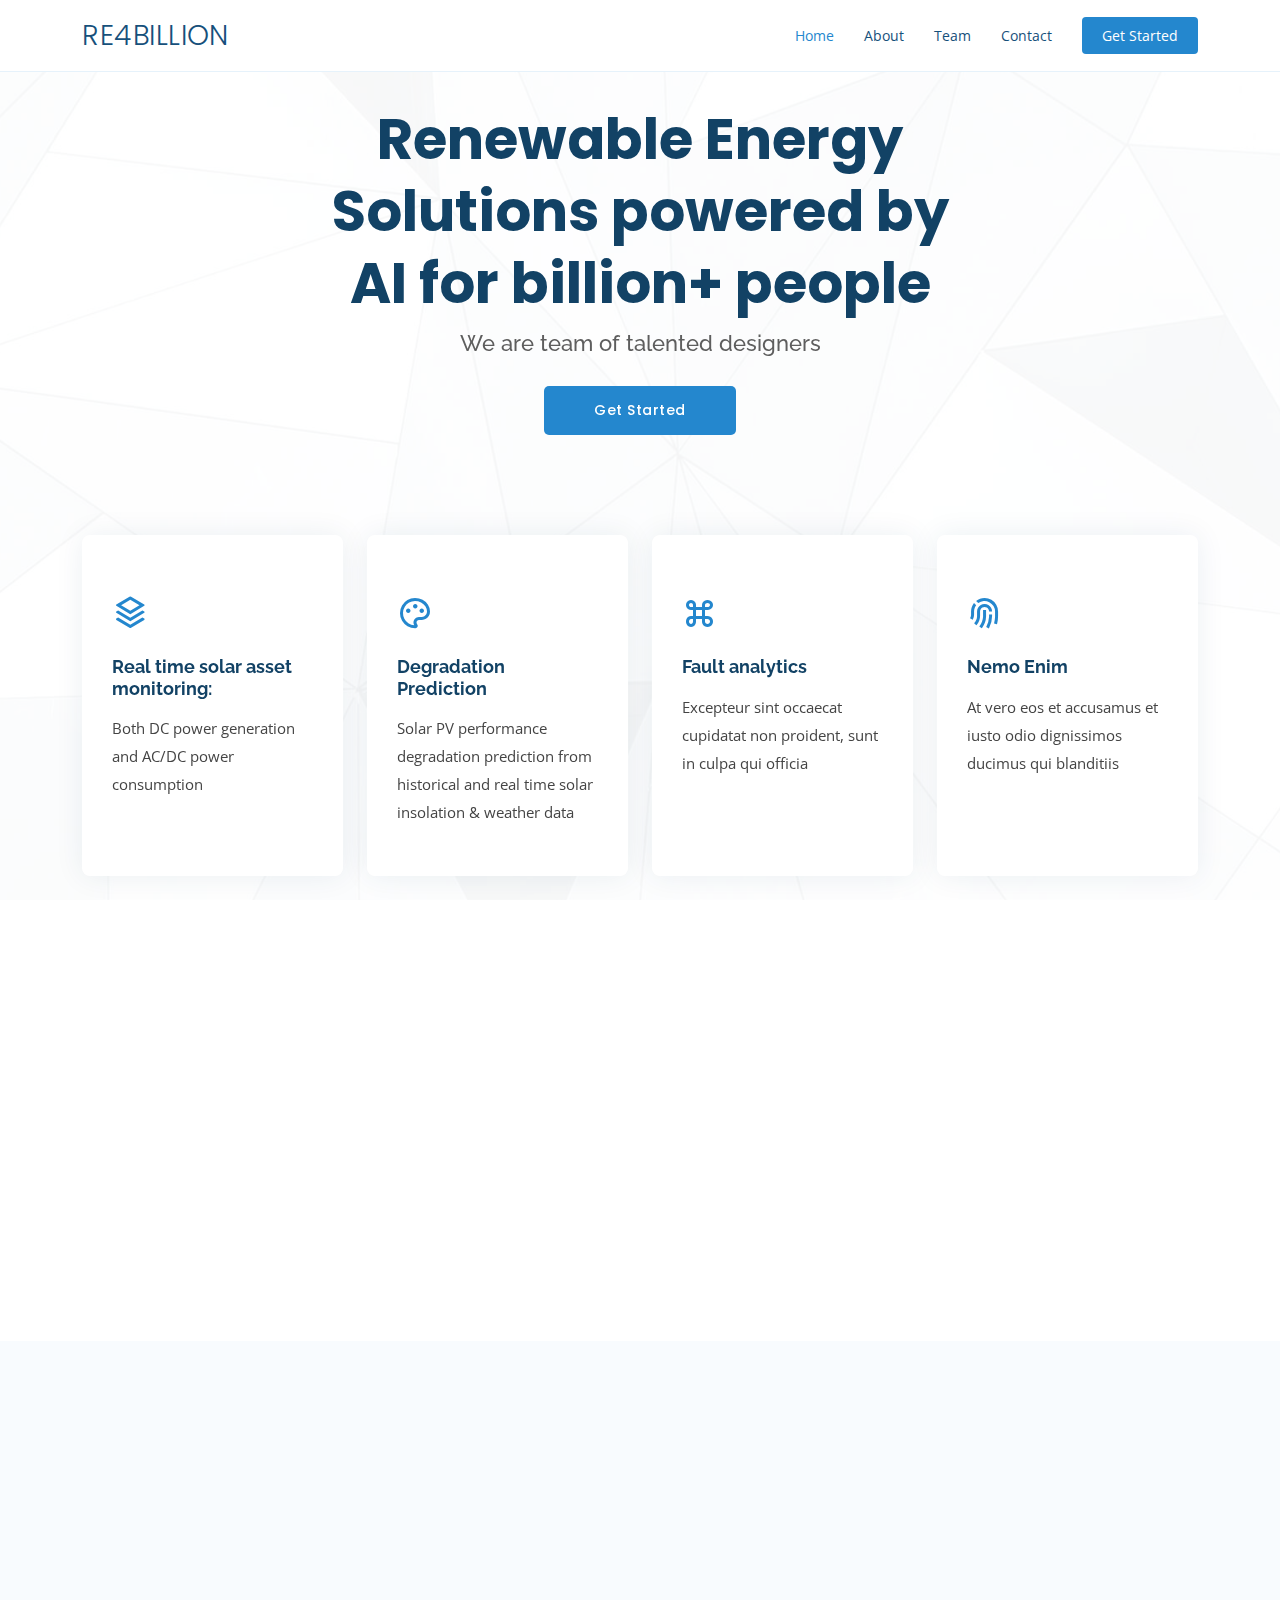
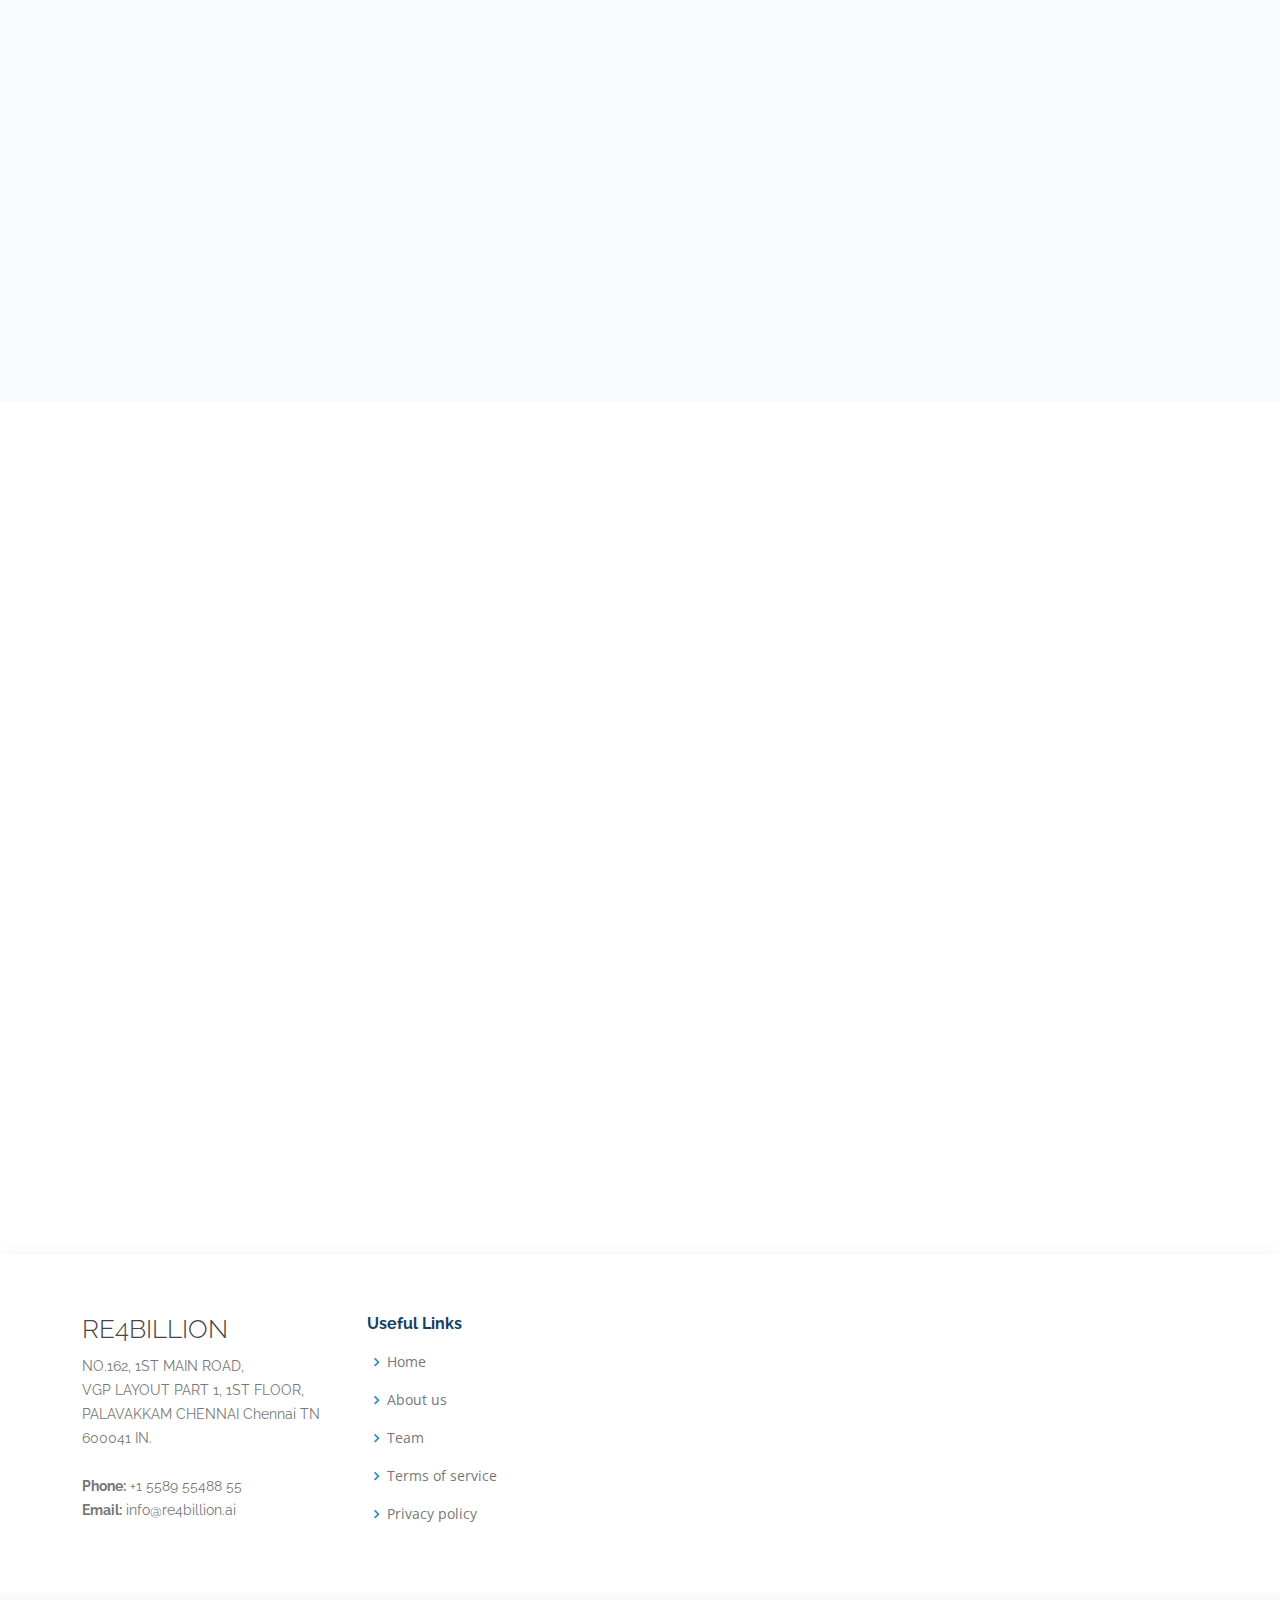
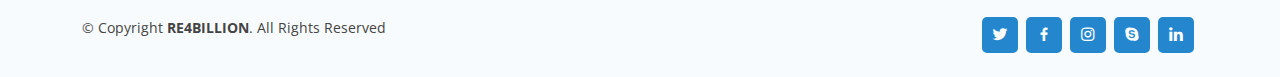
==== index.html @ e2cb77c8 "initital commit" ====
<!DOCTYPE html>
<html lang="en">

<head>
  <meta charset="utf-8">
  <meta content="width=device-width, initial-scale=1.0" name="viewport">

  <title>RE4BILLION</title>
  <meta content="" name="description">
  <meta content="" name="keywords">

  <!-- Favicons -->
  <link href="assets/img/re4billionicon.png" rel="icon">
  <link href="assets/img/re4billionicon.png" rel="apple-touch-icon">

  <!-- Google Fonts -->
  <link href="https://fonts.googleapis.com/css?family=Open+Sans:300,300i,400,400i,600,600i,700,700i|Raleway:300,300i,400,400i,500,500i,600,600i,700,700i|Poppins:300,300i,400,400i,500,500i,600,600i,700,700i" rel="stylesheet">

  <!-- Vendor CSS Files -->
  <link href="assets/vendor/aos/aos.css" rel="stylesheet">
  <link href="assets/vendor/bootstrap/css/bootstrap.min.css" rel="stylesheet">
  <link href="assets/vendor/bootstrap-icons/bootstrap-icons.css" rel="stylesheet">
  <link href="assets/vendor/boxicons/css/boxicons.min.css" rel="stylesheet">
  <link href="assets/vendor/glightbox/css/glightbox.min.css" rel="stylesheet">
  <link href="assets/vendor/remixicon/remixicon.css" rel="stylesheet">
  <link href="assets/vendor/swiper/swiper-bundle.min.css" rel="stylesheet">

  <!-- Template Main CSS File -->
  <link href="assets/css/style.css" rel="stylesheet">

 
</head>

<body>

  <!-- ======= Header ======= -->
  <header id="header" class="fixed-top">
    <div class="container d-flex align-items-center justify-content-between">

      <h1 class="logo"><a href="index.html">RE4BILLION</a></h1>
      <!-- Uncomment below if you prefer to use an image logo -->
      <!-- <a href="index.html" class="logo"><img src="assets/img/logo.png" alt="" class="img-fluid"></a>-->

      <nav id="navbar" class="navbar">
        <ul>
          <li><a class="nav-link scrollto active" href="#hero">Home</a></li>
          <li><a class="nav-link scrollto" href="#about">About</a></li>
          <li><a class="nav-link scrollto" href="#team">Team</a></li>
          <li><a class="nav-link scrollto" href="#contact">Contact</a></li>
          <li><a class="getstarted scrollto" href="#about">Get Started</a></li>
        </ul>
        <i class="bi bi-list mobile-nav-toggle"></i>
      </nav><!-- .navbar -->

    </div>
  </header><!-- End Header -->

  <!-- ======= Hero Section ======= -->
  <section id="hero" class="d-flex align-items-center">
    <div class="container position-relative" data-aos="fade-up" data-aos-delay="100">
      <div class="row justify-content-center">
        <div class="col-xl-7 col-lg-9 text-center">
          <h1>Renewable Energy Solutions powered by AI for billion+ people</h1>
          <h2>We are team of talented designers</h2>
        </div>
      </div>
      <div class="text-center">
        <a href="#about" class="btn-get-started scrollto">Get Started</a>
      </div>

      <div class="row icon-boxes">
        <div class="col-md-6 col-lg-3 d-flex align-items-stretch mb-5 mb-lg-0" data-aos="zoom-in" data-aos-delay="200">
          <div class="icon-box">
            <div class="icon"><i class="ri-stack-line"></i></div>
            <h4 class="title"><a href="">Real time solar asset monitoring:</a></h4>
            <p class="description">Both
              DC power generation and AC/DC
              power consumption</p>
          </div>
        </div>

        <div class="col-md-6 col-lg-3 d-flex align-items-stretch mb-5 mb-lg-0" data-aos="zoom-in" data-aos-delay="300">
          <div class="icon-box">
            <div class="icon"><i class="ri-palette-line"></i></div>
            <h4 class="title"><a href="">Degradation Prediction</a></h4>
            <p class="description">Solar PV performance degradation
              prediction from historical and real
              time solar insolation & weather data</p>
          </div>
        </div>

        <div class="col-md-6 col-lg-3 d-flex align-items-stretch mb-5 mb-lg-0" data-aos="zoom-in" data-aos-delay="400">
          <div class="icon-box">
            <div class="icon"><i class="ri-command-line"></i></div>
            <h4 class="title"><a href="">Fault analytics</a></h4>
            <p class="description">Excepteur sint occaecat cupidatat non proident, sunt in culpa qui officia</p>
          </div>
        </div>

        <div class="col-md-6 col-lg-3 d-flex align-items-stretch mb-5 mb-lg-0" data-aos="zoom-in" data-aos-delay="500">
          <div class="icon-box">
            <div class="icon"><i class="ri-fingerprint-line"></i></div>
            <h4 class="title"><a href="">Nemo Enim</a></h4>
            <p class="description">At vero eos et accusamus et iusto odio dignissimos ducimus qui blanditiis</p>
          </div>
        </div>

      </div>
    </div>
  </section><!-- End Hero -->

  <main id="main">

    <!-- ======= About Section ======= -->
    <section id="about" class="about">
      <div class="container" data-aos="fade-up">

        <div class="section-title">
          <h2>About Us</h2>
          <p>Magnam dolores commodi suscipit. Necessitatibus eius consequatur ex aliquid fuga eum quidem. </p>
        </div>

        <div class="row content">
          <div class="col-lg-6">
            <p>
              Lorem ipsum dolor sit amet, consectetur adipiscing elit, sed do eiusmod tempor incididunt ut labore et dolore
              magna aliqua.
            </p>
            <ul>
              <li><i class="ri-check-double-line"></i> Ullamco laboris nisi ut aliquip ex ea commodo consequat</li>
              <li><i class="ri-check-double-line"></i> Duis aute irure dolor in reprehenderit in voluptate velit</li>
              <li><i class="ri-check-double-line"></i> Ullamco laboris nisi ut aliquip ex ea commodo consequat</li>
            </ul>
          </div>
          <div class="col-lg-6 pt-4 pt-lg-0">
            <p>
              Ullamco laboris nisi ut aliquip ex ea commodo consequat. Duis aute irure dolor in reprehenderit in voluptate
              velit esse cillum dolore eu fugiat nulla pariatur. Excepteur sint occaecat cupidatat non proident, sunt in
              culpa qui officia deserunt mollit anim id est laborum.
            </p>
            <a href="#" class="btn-learn-more">Learn More</a>
          </div>
        </div>

      </div>
    </section><!-- End About Section -->


    <!-- ======= Team Section ======= -->
    <section id="team" class="team section-bg">
      <div class="container" data-aos="fade-up">

        <div class="section-title">
          <h2>Team</h2>
          <!-- <p>Magnam dolores commodi suscipit. Necessitatibus eius consequatur ex aliquid fuga eum quidem. Sit sint consectetur velit. Quisquam quos quisquam cupiditate. Et nemo qui impedit suscipit alias ea. Quia fugiat sit in iste officiis commodi quidem hic quas.</p> -->
        </div>

        <div class="row align-items-center justify-content-center">

          <div class="col-lg-3 col-md-6 d-flex align-items-stretch" data-aos="fade-up" data-aos-delay="100">
            <div class="member">
              <div class="member-img">
                <img src="assets/img/team/raghu.png" class="img-fluid" alt="">
                <div class="social">
                  <a href="https://www.linkedin.com/in/raghuramanc/"><i class="bi bi-linkedin"></i></a>
                </div>
              </div>
              <div class="member-info">
                <h4>Raghuraman Chandrasekaran
                </h4>
                <span>Co-founder and CEO
                </span>
              </div>
            </div>
          </div>

          <div class="col-lg-3 col-md-6 d-flex align-items-stretch" data-aos="fade-up" data-aos-delay="200">
            <div class="member">
              <div class="member-img">
                <img src="assets/img/team/bala.png" class="img-fluid" alt="">
                <div class="social">
                  <a href="https://www.linkedin.com/in/balapesala/"><i class="bi bi-linkedin"></i></a>
                </div>
              </div>
              <div class="member-info">
                <h4>Dr. Bala Pesala
                </h4>
                <span>Co-founder and CTO
                </span>
              </div>
            </div>
          </div>

        

        </div>

      </div>
    </section><!-- End Team Section -->


    <!-- ======= Contact Section ======= -->
    <section id="contact" class="contact">
      <div class="container" data-aos="fade-up">

        <div class="section-title">
          <h2>Contact</h2>
          <!-- <p>Magnam dolores commodi suscipit. Necessitatibus eius consequatur ex aliquid fuga eum quidem. Sit sint consectetur velit. Quisquam quos quisquam cupiditate. Et nemo qui impedit suscipit alias ea. Quia fugiat sit in iste officiis commodi quidem hic quas.</p> -->
        </div>

        <div>
          <iframe style="border:0; width: 100%; height: 270px;" src="https://www.google.com/maps/embed?pb=!1m18!1m12!1m3!1d1944.0748145729565!2d80.25556011744384!3d12.962275600000007!2m3!1f0!2f0!3f0!3m2!1i1024!2i768!4f13.1!3m3!1m2!1s0x3a525d236234e2dd%3A0x1715be7f4581f1be!2sE%20Hands%20Energy%20India%20Pvt%20Ltd!5e0!3m2!1sen!2sin!4v1656398202192!5m2!1sen!2sin" frameborder="0" allowfullscreen></iframe>
        </div>

        <div class="row mt-5">

          <div class="col-lg-4">
            <div class="info">
              <div class="address">
                <i class="bi bi-geo-alt"></i>
                <h4>Location:</h4>
                <p>NO.162, 1ST MAIN ROAD, VGP LAYOUT PART 1, 1ST FLOOR, PALAVAKKAM CHENNAI Chennai TN 600041 IN.</p>
              </div>

              <div class="email">
                <i class="bi bi-envelope"></i>
                <h4>Email:</h4>
                <p>info@re4billion.ai</p>
              </div>

              <div class="phone">
                <i class="bi bi-phone"></i>
                <h4>Call:</h4>
                <p>+1 5589 55488 55s</p>
              </div>

            </div>

          </div>

          <!-- <div class="col-lg-8 mt-5 mt-lg-0">

            <form action="forms/contact.php" method="post" role="form" class="php-email-form">
              <div class="row">
                <div class="col-md-6 form-group">
                  <input type="text" name="name" class="form-control" id="name" placeholder="Your Name" required>
                </div>
                <div class="col-md-6 form-group mt-3 mt-md-3">
                  <input type="email" class="form-control" name="email" id="email" placeholder="Your Email" required>
                </div>
              </div>
              <div class="form-group mt-3">
                <input type="text" class="form-control" name="subject" id="subject" placeholder="Subject" required>
              </div>
              <div class="form-group mt-3">
                <textarea class="form-control" name="message" rows="5" placeholder="Message" required></textarea>
              </div>
              <div class="my-3">
                <div class="loading">Loading</div>
                <div class="error-message"></div>
                <div class="sent-message">Your message has been sent. Thank you!</div>
              </div>
              <div class="text-center"><button type="submit">Send Message</button></div>
            </form>

          </div> -->

        </div>

      </div>
    </section><!-- End Contact Section -->

  </main><!-- End #main -->

  <!-- ======= Footer ======= -->
  <footer id="footer">

    <div class="footer-top">
      <div class="container">
        <div class="row">

          <div class="col-lg-3 col-md-6 footer-contact">
            <h3>RE4BILLION</h3>
            <p>
              NO.162, 1ST MAIN ROAD,<br>
              VGP LAYOUT PART 1, 1ST FLOOR,<br>
              PALAVAKKAM CHENNAI Chennai TN 600041 IN.<br><br>
              <strong>Phone:</strong> +1 5589 55488 55<br>
              <strong>Email:</strong> info@re4billion.ai<br>
            </p>
          </div>

          <div class="col-lg-2 col-md-6 footer-links">
            <h4>Useful Links</h4>
            <ul>
              <li><i class="bx bx-chevron-right"></i> <a href="#">Home</a></li>
              <li><i class="bx bx-chevron-right"></i> <a href="#">About us</a></li>
              <li><i class="bx bx-chevron-right"></i> <a href="#">Team</a></li>
              <li><i class="bx bx-chevron-right"></i> <a href="#">Terms of service</a></li>
              <li><i class="bx bx-chevron-right"></i> <a href="#">Privacy policy</a></li>
            </ul>
          </div>

        

        </div>
      </div>
    </div>

    <div class="container d-md-flex py-4">

      <div class="me-md-auto text-center text-md-start">
        <div class="copyright">
          &copy; Copyright <strong><span>RE4BILLION</span></strong>. All Rights Reserved
        </div>
        
      </div>
      <div class="social-links text-center text-md-right pt-3 pt-md-0">
        <a href="#" class="twitter"><i class="bx bxl-twitter"></i></a>
        <a href="#" class="facebook"><i class="bx bxl-facebook"></i></a>
        <a href="#" class="instagram"><i class="bx bxl-instagram"></i></a>
        <a href="#" class="google-plus"><i class="bx bxl-skype"></i></a>
        <a href="#" class="linkedin"><i class="bx bxl-linkedin"></i></a>
      </div>
    </div>
  </footer><!-- End Footer -->

  <div id="preloader"></div>
  <a href="#" class="back-to-top d-flex align-items-center justify-content-center"><i class="bi bi-arrow-up-short"></i></a>

  <!-- Vendor JS Files -->
  <script src="assets/vendor/purecounter/purecounter.js"></script>
  <script src="assets/vendor/aos/aos.js"></script>
  <script src="assets/vendor/bootstrap/js/bootstrap.bundle.min.js"></script>
  <script src="assets/vendor/glightbox/js/glightbox.min.js"></script>
  <script src="assets/vendor/isotope-layout/isotope.pkgd.min.js"></script>
  <script src="assets/vendor/swiper/swiper-bundle.min.js"></script>
  <script src="assets/vendor/php-email-form/validate.js"></script>

  <!-- Template Main JS File -->
  <script src="assets/js/main.js"></script>

</body>

</html>
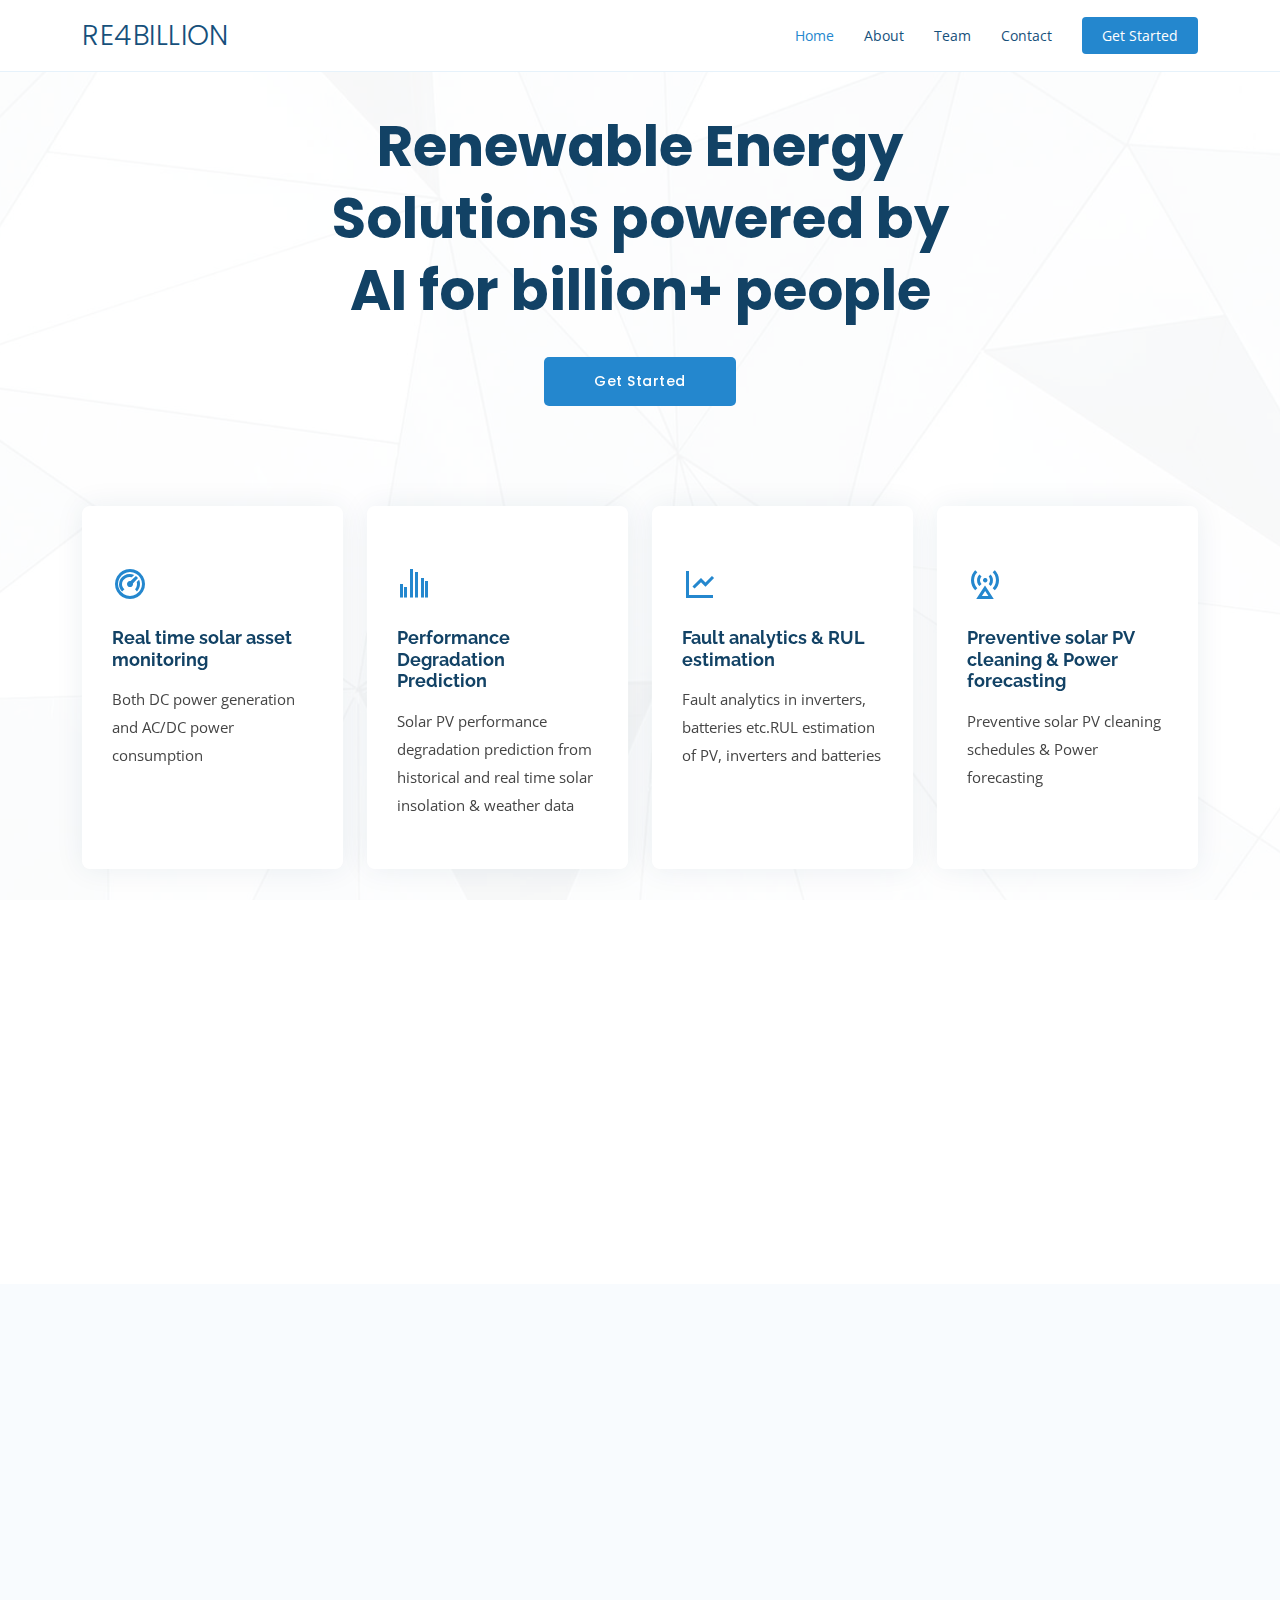
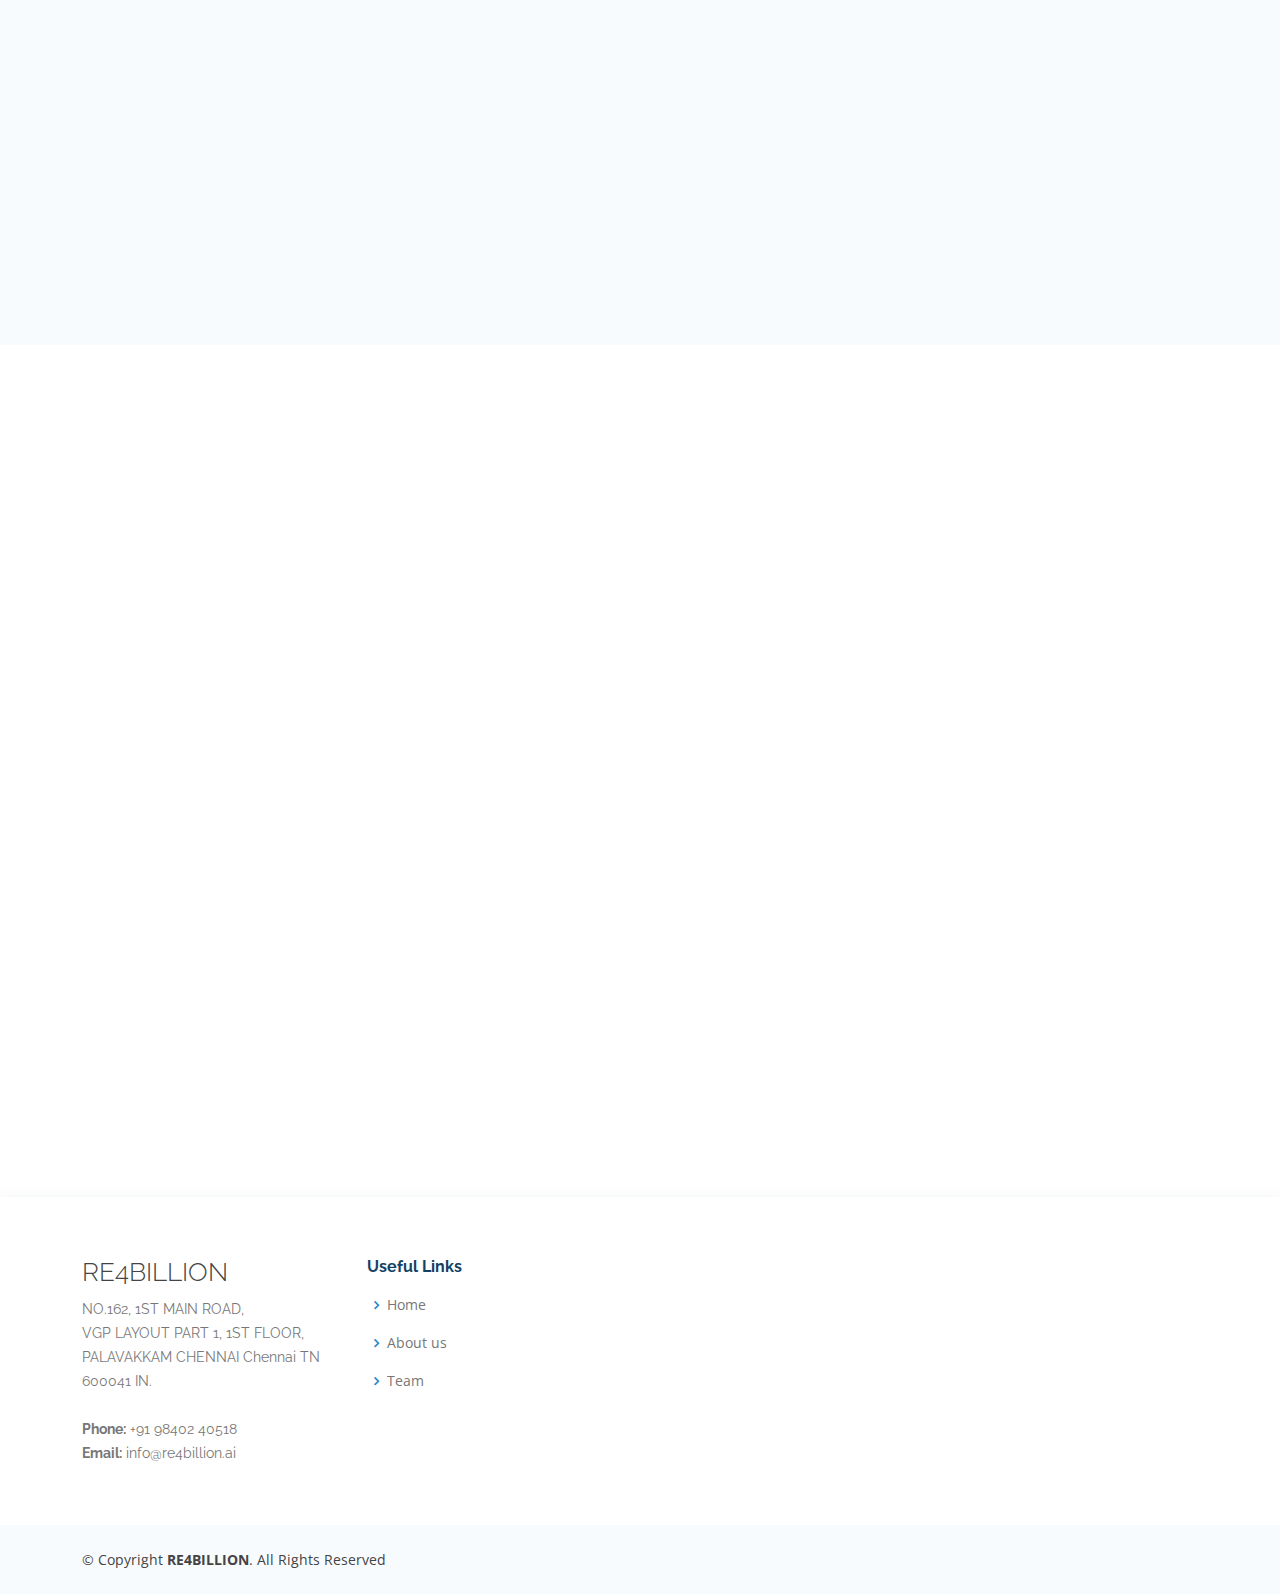
==== commit 8c0dfae2: "small update" ====
--- a/index.html
+++ b/index.html
@@ -61,7 +61,7 @@
       <div class="row justify-content-center">
         <div class="col-xl-7 col-lg-9 text-center">
           <h1>Renewable Energy Solutions powered by AI for billion+ people</h1>
-          <h2>We are team of talented designers</h2>
+          <!-- <h2>We are team of talented designers</h2> -->
         </div>
       </div>
       <div class="text-center">
@@ -71,8 +71,8 @@
       <div class="row icon-boxes">
         <div class="col-md-6 col-lg-3 d-flex align-items-stretch mb-5 mb-lg-0" data-aos="zoom-in" data-aos-delay="200">
           <div class="icon-box">
-            <div class="icon"><i class="ri-stack-line"></i></div>
-            <h4 class="title"><a href="">Real time solar asset monitoring:</a></h4>
+            <div class="icon"><i class="ri-dashboard-2-line"></i></div>
+            <h4 class="title"><a href="">Real time solar asset monitoring</a></h4>
             <p class="description">Both
               DC power generation and AC/DC
               power consumption</p>
@@ -81,8 +81,8 @@
 
         <div class="col-md-6 col-lg-3 d-flex align-items-stretch mb-5 mb-lg-0" data-aos="zoom-in" data-aos-delay="300">
           <div class="icon-box">
-            <div class="icon"><i class="ri-palette-line"></i></div>
-            <h4 class="title"><a href="">Degradation Prediction</a></h4>
+            <div class="icon"><i class="ri-bar-chart-grouped-line"></i></div>
+            <h4 class="title"><a href="">Performance Degradation Prediction</a></h4>
             <p class="description">Solar PV performance degradation
               prediction from historical and real
               time solar insolation & weather data</p>
@@ -91,17 +91,19 @@
 
         <div class="col-md-6 col-lg-3 d-flex align-items-stretch mb-5 mb-lg-0" data-aos="zoom-in" data-aos-delay="400">
           <div class="icon-box">
-            <div class="icon"><i class="ri-command-line"></i></div>
-            <h4 class="title"><a href="">Fault analytics</a></h4>
-            <p class="description">Excepteur sint occaecat cupidatat non proident, sunt in culpa qui officia</p>
+            <div class="icon"><i class="ri-line-chart-line"></i></div>
+            <h4 class="title"><a href="">Fault analytics & RUL estimation</a></h4>
+            <p class="description">Fault analytics in inverters, batteries
+              etc.RUL estimation of PV, inverters and
+              batteries</p>
           </div>
         </div>
 
         <div class="col-md-6 col-lg-3 d-flex align-items-stretch mb-5 mb-lg-0" data-aos="zoom-in" data-aos-delay="500">
           <div class="icon-box">
-            <div class="icon"><i class="ri-fingerprint-line"></i></div>
-            <h4 class="title"><a href="">Nemo Enim</a></h4>
-            <p class="description">At vero eos et accusamus et iusto odio dignissimos ducimus qui blanditiis</p>
+            <div class="icon"><i class="ri-base-station-line"></i></div>
+            <h4 class="title"><a href="">Preventive solar PV cleaning & Power forecasting</a></h4>
+            <p class="description">Preventive solar PV cleaning schedules & Power forecasting</p>
           </div>
         </div>
 
@@ -117,28 +119,17 @@
 
         <div class="section-title">
           <h2>About Us</h2>
-          <p>Magnam dolores commodi suscipit. Necessitatibus eius consequatur ex aliquid fuga eum quidem. </p>
         </div>
 
         <div class="row content">
-          <div class="col-lg-6">
-            <p>
-              Lorem ipsum dolor sit amet, consectetur adipiscing elit, sed do eiusmod tempor incididunt ut labore et dolore
-              magna aliqua.
+          
+          <div class="align-items-center " style="text-align: center;">
+            <p style="text-align: center;">
+              RE4BILLION vision is to empower billion+ people through distributed Renewable energy (TRE) solution focused on
+              electrical & thermal power generation, solar powered cooling & sustainable water generation. Through our efforts we actually contribute
+              to UN sustainable development goals in affordable & clean energy, climate action and clean water.
             </p>
-            <ul>
-              <li><i class="ri-check-double-line"></i> Ullamco laboris nisi ut aliquip ex ea commodo consequat</li>
-              <li><i class="ri-check-double-line"></i> Duis aute irure dolor in reprehenderit in voluptate velit</li>
-              <li><i class="ri-check-double-line"></i> Ullamco laboris nisi ut aliquip ex ea commodo consequat</li>
-            </ul>
-          </div>
-          <div class="col-lg-6 pt-4 pt-lg-0">
-            <p>
-              Ullamco laboris nisi ut aliquip ex ea commodo consequat. Duis aute irure dolor in reprehenderit in voluptate
-              velit esse cillum dolore eu fugiat nulla pariatur. Excepteur sint occaecat cupidatat non proident, sunt in
-              culpa qui officia deserunt mollit anim id est laborum.
-            </p>
-            <a href="#" class="btn-learn-more">Learn More</a>
+            <a href="#" style="text-align: center;" class="btn-learn-more">Learn More</a>
           </div>
         </div>
 
@@ -231,40 +222,14 @@
               <div class="phone">
                 <i class="bi bi-phone"></i>
                 <h4>Call:</h4>
-                <p>+1 5589 55488 55s</p>
+                <p>+91 98402 40518</p>
               </div>
 
             </div>
 
           </div>
 
-          <!-- <div class="col-lg-8 mt-5 mt-lg-0">
-
-            <form action="forms/contact.php" method="post" role="form" class="php-email-form">
-              <div class="row">
-                <div class="col-md-6 form-group">
-                  <input type="text" name="name" class="form-control" id="name" placeholder="Your Name" required>
-                </div>
-                <div class="col-md-6 form-group mt-3 mt-md-3">
-                  <input type="email" class="form-control" name="email" id="email" placeholder="Your Email" required>
-                </div>
-              </div>
-              <div class="form-group mt-3">
-                <input type="text" class="form-control" name="subject" id="subject" placeholder="Subject" required>
-              </div>
-              <div class="form-group mt-3">
-                <textarea class="form-control" name="message" rows="5" placeholder="Message" required></textarea>
-              </div>
-              <div class="my-3">
-                <div class="loading">Loading</div>
-                <div class="error-message"></div>
-                <div class="sent-message">Your message has been sent. Thank you!</div>
-              </div>
-              <div class="text-center"><button type="submit">Send Message</button></div>
-            </form>
-
-          </div> -->
-
+         
         </div>
 
       </div>
@@ -285,7 +250,7 @@
               NO.162, 1ST MAIN ROAD,<br>
               VGP LAYOUT PART 1, 1ST FLOOR,<br>
               PALAVAKKAM CHENNAI Chennai TN 600041 IN.<br><br>
-              <strong>Phone:</strong> +1 5589 55488 55<br>
+              <strong>Phone:</strong> +91 98402 40518<br>
               <strong>Email:</strong> info@re4billion.ai<br>
             </p>
           </div>
@@ -296,8 +261,7 @@
               <li><i class="bx bx-chevron-right"></i> <a href="#">Home</a></li>
               <li><i class="bx bx-chevron-right"></i> <a href="#">About us</a></li>
               <li><i class="bx bx-chevron-right"></i> <a href="#">Team</a></li>
-              <li><i class="bx bx-chevron-right"></i> <a href="#">Terms of service</a></li>
-              <li><i class="bx bx-chevron-right"></i> <a href="#">Privacy policy</a></li>
+              
             </ul>
           </div>
 
@@ -315,13 +279,7 @@
         </div>
         
       </div>
-      <div class="social-links text-center text-md-right pt-3 pt-md-0">
-        <a href="#" class="twitter"><i class="bx bxl-twitter"></i></a>
-        <a href="#" class="facebook"><i class="bx bxl-facebook"></i></a>
-        <a href="#" class="instagram"><i class="bx bxl-instagram"></i></a>
-        <a href="#" class="google-plus"><i class="bx bxl-skype"></i></a>
-        <a href="#" class="linkedin"><i class="bx bxl-linkedin"></i></a>
-      </div>
+      
     </div>
   </footer><!-- End Footer -->
 
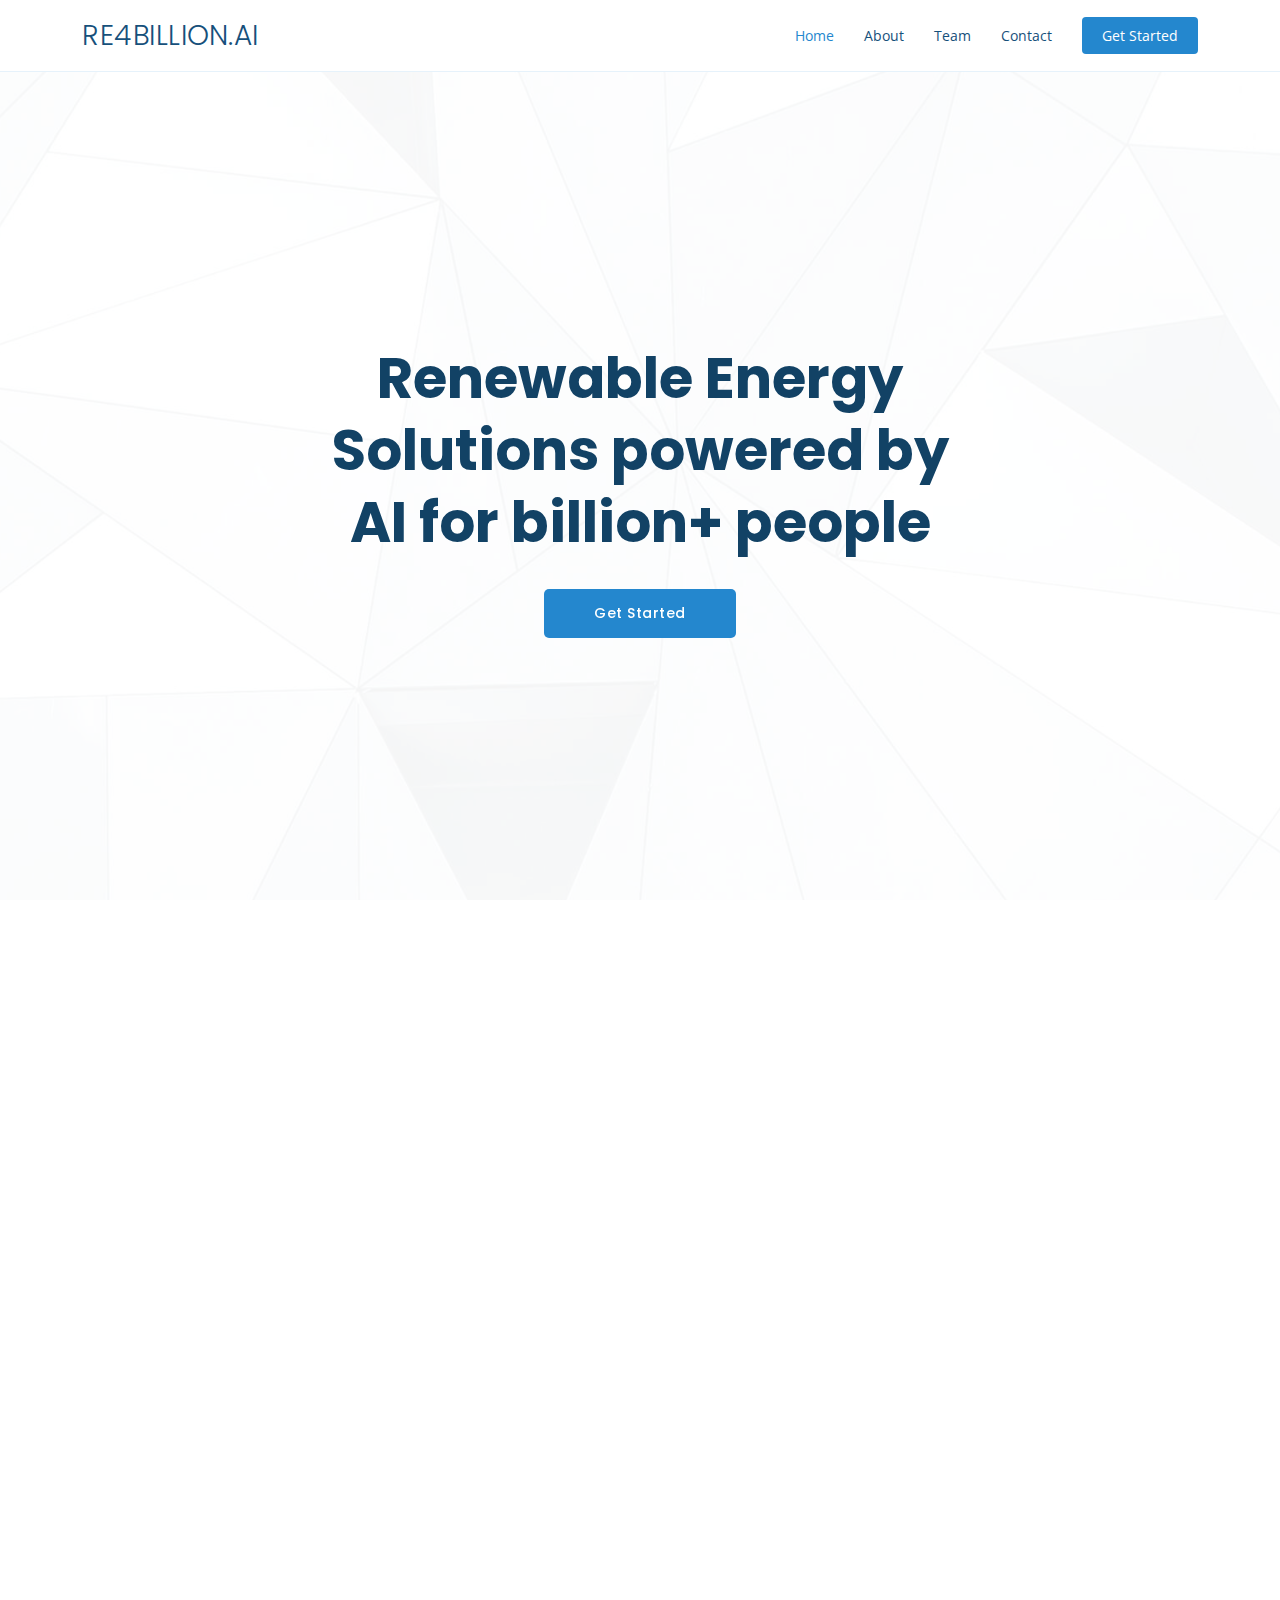
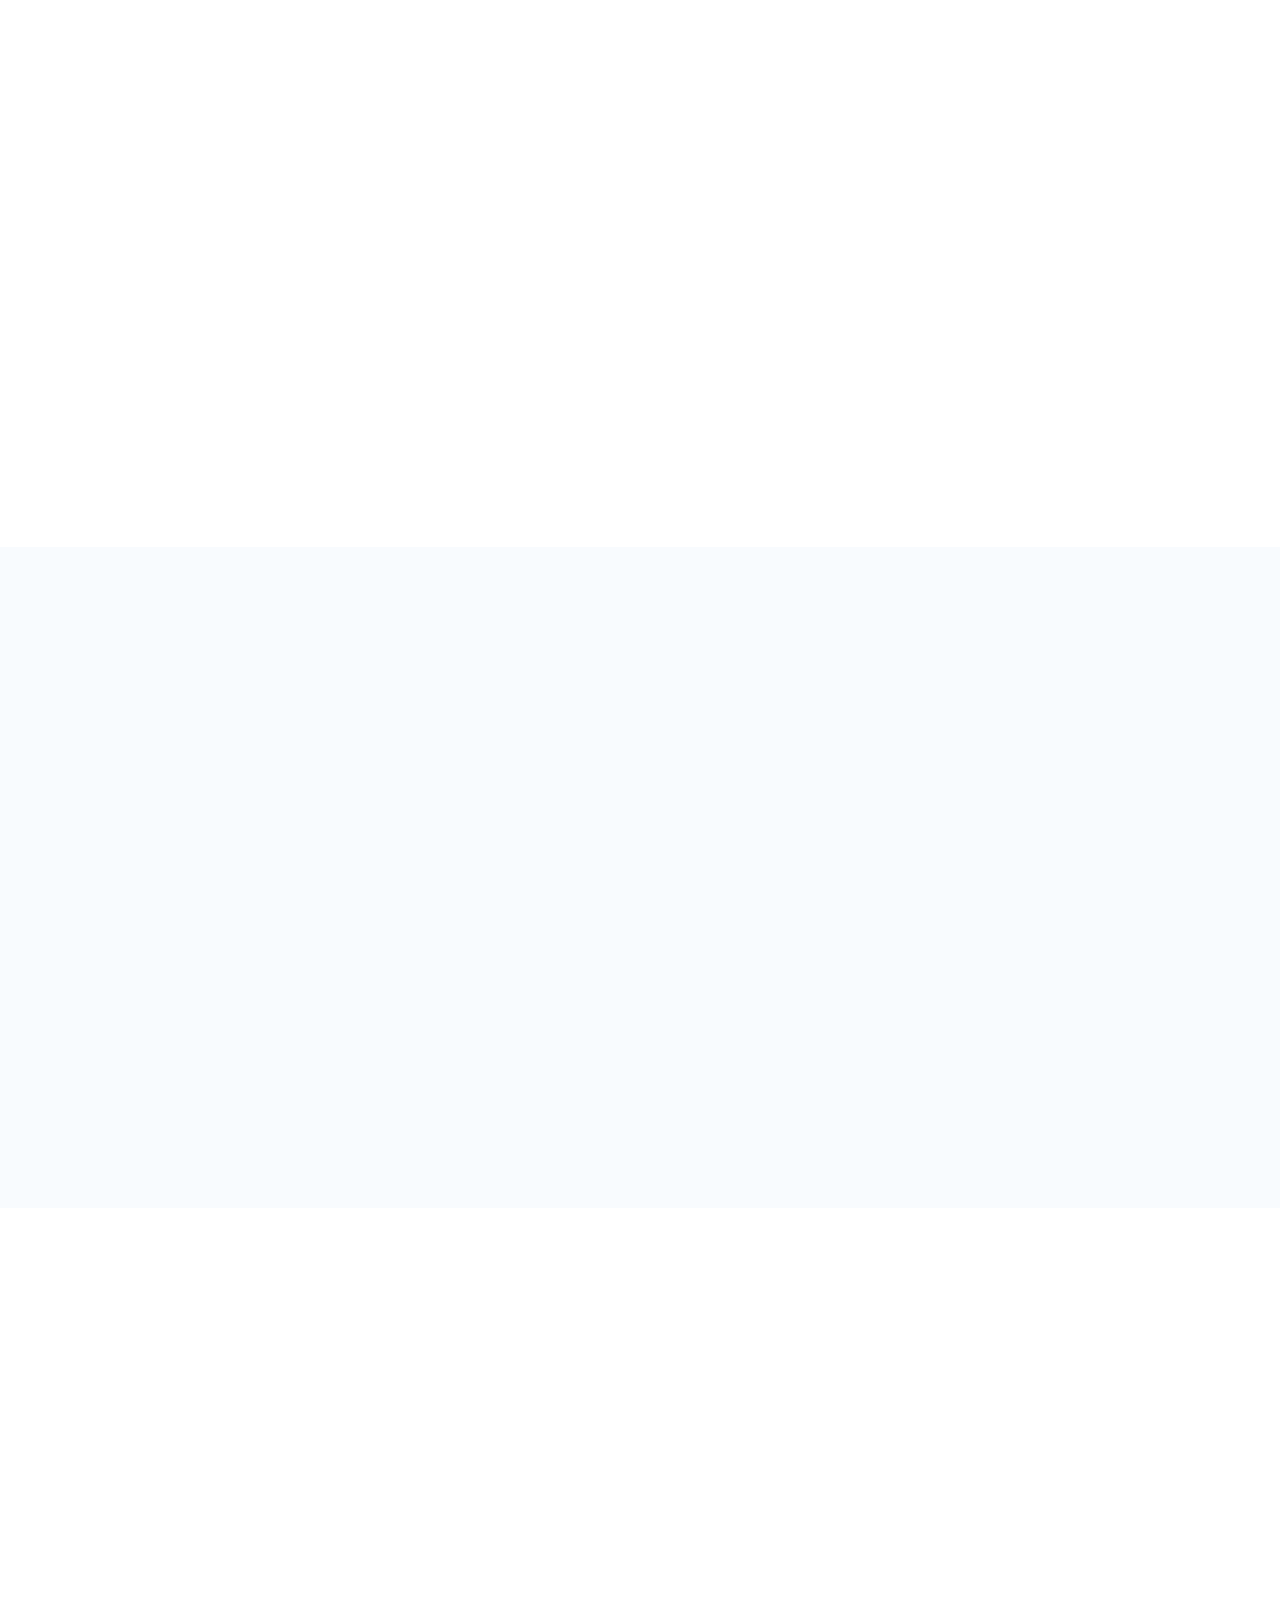
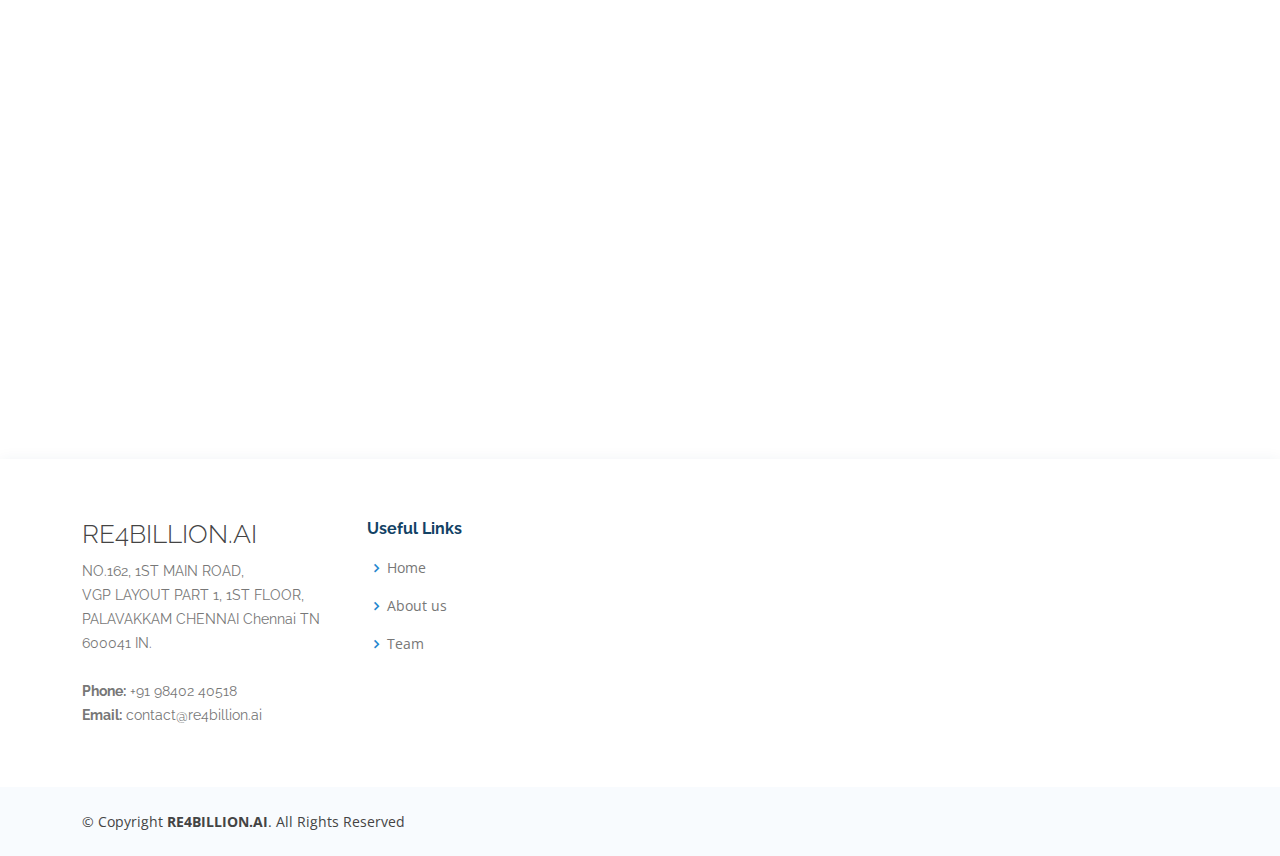
==== commit 74ca0b8c: "cacheclear" ====
--- a/index.html
+++ b/index.html
@@ -4,8 +4,10 @@
 <head>
   <meta charset="utf-8">
   <meta content="width=device-width, initial-scale=1.0" name="viewport">
-
-  <title>RE4BILLION</title>
+  <meta http-equiv="Cache-control" content="no-cache">
+  <meta http-equiv="Expires" content="-1">
+
+  <title>RE4BILLION.AI</title>
   <meta content="" name="description">
   <meta content="" name="keywords">
 
@@ -37,7 +39,7 @@
   <header id="header" class="fixed-top">
     <div class="container d-flex align-items-center justify-content-between">
 
-      <h1 class="logo"><a href="index.html">RE4BILLION</a></h1>
+      <h1 class="logo"><a href="index.html">RE4BILLION.AI</a></h1>
       <!-- Uncomment below if you prefer to use an image logo -->
       <!-- <a href="index.html" class="logo"><img src="assets/img/logo.png" alt="" class="img-fluid"></a>-->
 
@@ -68,53 +70,14 @@
         <a href="#about" class="btn-get-started scrollto">Get Started</a>
       </div>
 
-      <div class="row icon-boxes">
-        <div class="col-md-6 col-lg-3 d-flex align-items-stretch mb-5 mb-lg-0" data-aos="zoom-in" data-aos-delay="200">
-          <div class="icon-box">
-            <div class="icon"><i class="ri-dashboard-2-line"></i></div>
-            <h4 class="title"><a href="">Real time solar asset monitoring</a></h4>
-            <p class="description">Both
-              DC power generation and AC/DC
-              power consumption</p>
-          </div>
-        </div>
-
-        <div class="col-md-6 col-lg-3 d-flex align-items-stretch mb-5 mb-lg-0" data-aos="zoom-in" data-aos-delay="300">
-          <div class="icon-box">
-            <div class="icon"><i class="ri-bar-chart-grouped-line"></i></div>
-            <h4 class="title"><a href="">Performance Degradation Prediction</a></h4>
-            <p class="description">Solar PV performance degradation
-              prediction from historical and real
-              time solar insolation & weather data</p>
-          </div>
-        </div>
-
-        <div class="col-md-6 col-lg-3 d-flex align-items-stretch mb-5 mb-lg-0" data-aos="zoom-in" data-aos-delay="400">
-          <div class="icon-box">
-            <div class="icon"><i class="ri-line-chart-line"></i></div>
-            <h4 class="title"><a href="">Fault analytics & RUL estimation</a></h4>
-            <p class="description">Fault analytics in inverters, batteries
-              etc.RUL estimation of PV, inverters and
-              batteries</p>
-          </div>
-        </div>
-
-        <div class="col-md-6 col-lg-3 d-flex align-items-stretch mb-5 mb-lg-0" data-aos="zoom-in" data-aos-delay="500">
-          <div class="icon-box">
-            <div class="icon"><i class="ri-base-station-line"></i></div>
-            <h4 class="title"><a href="">Preventive solar PV cleaning & Power forecasting</a></h4>
-            <p class="description">Preventive solar PV cleaning schedules & Power forecasting</p>
-          </div>
-        </div>
-
-      </div>
+     
     </div>
   </section><!-- End Hero -->
 
   <main id="main">
 
     <!-- ======= About Section ======= -->
-    <section id="about" class="about">
+    <section id="about" class="about d-flex align-items-center">
       <div class="container" data-aos="fade-up">
 
         <div class="section-title">
@@ -125,18 +88,71 @@
           
           <div class="align-items-center " style="text-align: center;">
             <p style="text-align: center;">
-              RE4BILLION vision is to empower billion+ people through distributed Renewable energy (TRE) solution focused on
-              electrical & thermal power generation, solar powered cooling & sustainable water generation. Through our efforts we actually contribute
-              to UN sustainable development goals in affordable & clean energy, climate action and clean water.
+              RE4BILLION.AI vision is to empower billion+ people through Distributed Renewable energy (DRE) solution focused on electrical & thermal power generation, solar powered cooling & sustainable water generation. Through our efforts, we contribute to UN sustainable development goals in affordable & clean energy, climate action and clean water
             </p>
-            <a href="#" style="text-align: center;" class="btn-learn-more">Learn More</a>
-          </div>
-        </div>
-
-      </div>
+          </div>
+          <div class="align-items-center " style="text-align: center;">
+            <img style="text-align: center; border:0; width: 80%; height: 80%;" src="assets/img//bgre4billion.png">
+          </div>
+        </div>
+        
+        <!-- ======= Hero Section ======= -->
+ <section id="hero" class="d-flex align-items-center row">
+  <div class="align-items-center " style="text-align: center;">
+    <h1 class="title"style="text-align: center; color: black;">
+Intelligence RMS powered by AI enables          </h1>
+  </div>
+  <div class="container position-relative" data-aos="fade-up" data-aos-delay="100">
+  
+    <div class="row icon-boxes">
+      <div class="col-md-6 col-lg-3 d-flex align-items-stretch mb-5 mb-lg-0" data-aos="zoom-in" data-aos-delay="200">
+        <div class="icon-box">
+          <div class="icon"><i class="ri-dashboard-2-line"></i></div>
+          <h4 class="title"><a href="">Real time solar asset monitoring</a></h4>
+          <p class="description">Both
+            DC power generation and AC/DC
+            power consumption</p>
+        </div>
+      </div>
+
+      <div class="col-md-6 col-lg-3 d-flex align-items-stretch mb-5 mb-lg-0" data-aos="zoom-in" data-aos-delay="300">
+        <div class="icon-box">
+          <div class="icon"><i class="ri-bar-chart-grouped-line"></i></div>
+          <h4 class="title"><a href="">Performance Degradation Prediction</a></h4>
+          <p class="description">Solar PV performance degradation
+            prediction from historical and real
+            time solar insolation & weather data</p>
+        </div>
+      </div>
+
+      <div class="col-md-6 col-lg-3 d-flex align-items-stretch mb-5 mb-lg-0" data-aos="zoom-in" data-aos-delay="400">
+        <div class="icon-box">
+          <div class="icon"><i class="ri-line-chart-line"></i></div>
+          <h4 class="title"><a href="">Fault analytics & RUL estimation</a></h4>
+          <p class="description">Fault analytics in inverters, batteries
+            etc.RUL estimation of PV, inverters and
+            batteries</p>
+        </div>
+      </div>
+
+      <div class="col-md-6 col-lg-3 d-flex align-items-stretch mb-5 mb-lg-0" data-aos="zoom-in" data-aos-delay="500">
+        <div class="icon-box">
+          <div class="icon"><i class="ri-base-station-line"></i></div>
+          <h4 class="title"><a href="">Preventive solar PV cleaning & Power forecasting</a></h4>
+          <p class="description">Preventive solar PV cleaning schedules & Power forecasting</p>
+        </div>
+      </div>
+
+    </div>
+  </div>
+</section><!-- End Hero -->
+
+      </div>
+
+      
+      
     </section><!-- End About Section -->
-
-
+ 
     <!-- ======= Team Section ======= -->
     <section id="team" class="team section-bg">
       <div class="container" data-aos="fade-up">
@@ -200,9 +216,9 @@
         </div>
 
         <div>
-          <iframe style="border:0; width: 100%; height: 270px;" src="https://www.google.com/maps/embed?pb=!1m18!1m12!1m3!1d1944.0748145729565!2d80.25556011744384!3d12.962275600000007!2m3!1f0!2f0!3f0!3m2!1i1024!2i768!4f13.1!3m3!1m2!1s0x3a525d236234e2dd%3A0x1715be7f4581f1be!2sE%20Hands%20Energy%20India%20Pvt%20Ltd!5e0!3m2!1sen!2sin!4v1656398202192!5m2!1sen!2sin" frameborder="0" allowfullscreen></iframe>
-        </div>
-
+          <iframe style="border:0; width: 100%; height: 270px;" src="https://www.google.com/maps/embed?pb=!1m18!1m12!1m3!1d3888.149547632068!2d80.25556011463553!3d12.962280818590354!2m3!1f0!2f0!3f0!3m2!1i1024!2i768!4f13.1!3m3!1m2!1s0x3a525d09c97aa917%3A0xac713466b2f68201!2sRE4BILLION.AI!5e0!3m2!1sen!2sin!4v1657008852240!5m2!1sen!2sin" frameborder="0" allowfullscreen></iframe>
+        </div>
+       
         <div class="row mt-5">
 
           <div class="col-lg-4">
@@ -216,7 +232,7 @@
               <div class="email">
                 <i class="bi bi-envelope"></i>
                 <h4>Email:</h4>
-                <p>info@re4billion.ai</p>
+                <p>contact@re4billion.ai</p>
               </div>
 
               <div class="phone">
@@ -245,13 +261,13 @@
         <div class="row">
 
           <div class="col-lg-3 col-md-6 footer-contact">
-            <h3>RE4BILLION</h3>
+            <h3>RE4BILLION.AI</h3>
             <p>
               NO.162, 1ST MAIN ROAD,<br>
               VGP LAYOUT PART 1, 1ST FLOOR,<br>
               PALAVAKKAM CHENNAI Chennai TN 600041 IN.<br><br>
               <strong>Phone:</strong> +91 98402 40518<br>
-              <strong>Email:</strong> info@re4billion.ai<br>
+              <strong>Email:</strong> contact@re4billion.ai<br>
             </p>
           </div>
 
@@ -275,7 +291,7 @@
 
       <div class="me-md-auto text-center text-md-start">
         <div class="copyright">
-          &copy; Copyright <strong><span>RE4BILLION</span></strong>. All Rights Reserved
+          &copy; Copyright <strong><span>RE4BILLION.AI</span></strong>. All Rights Reserved
         </div>
         
       </div>
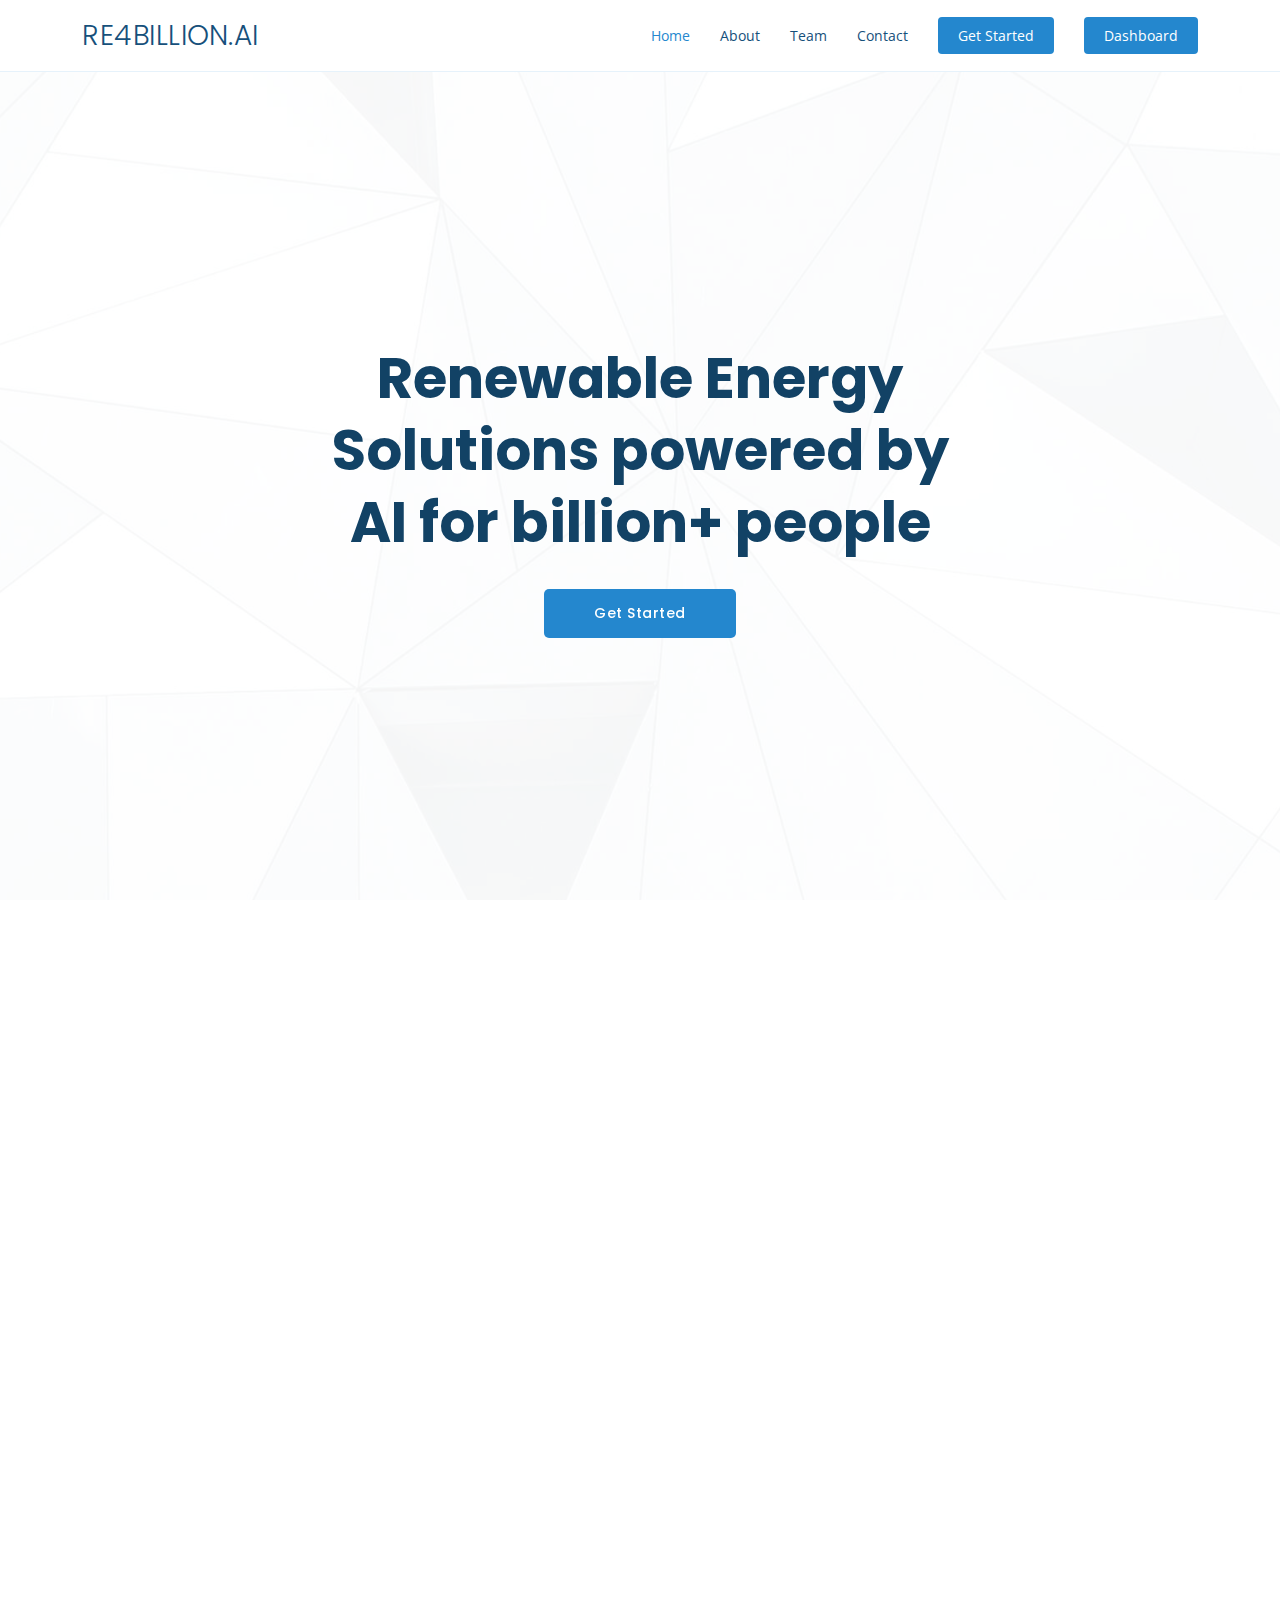
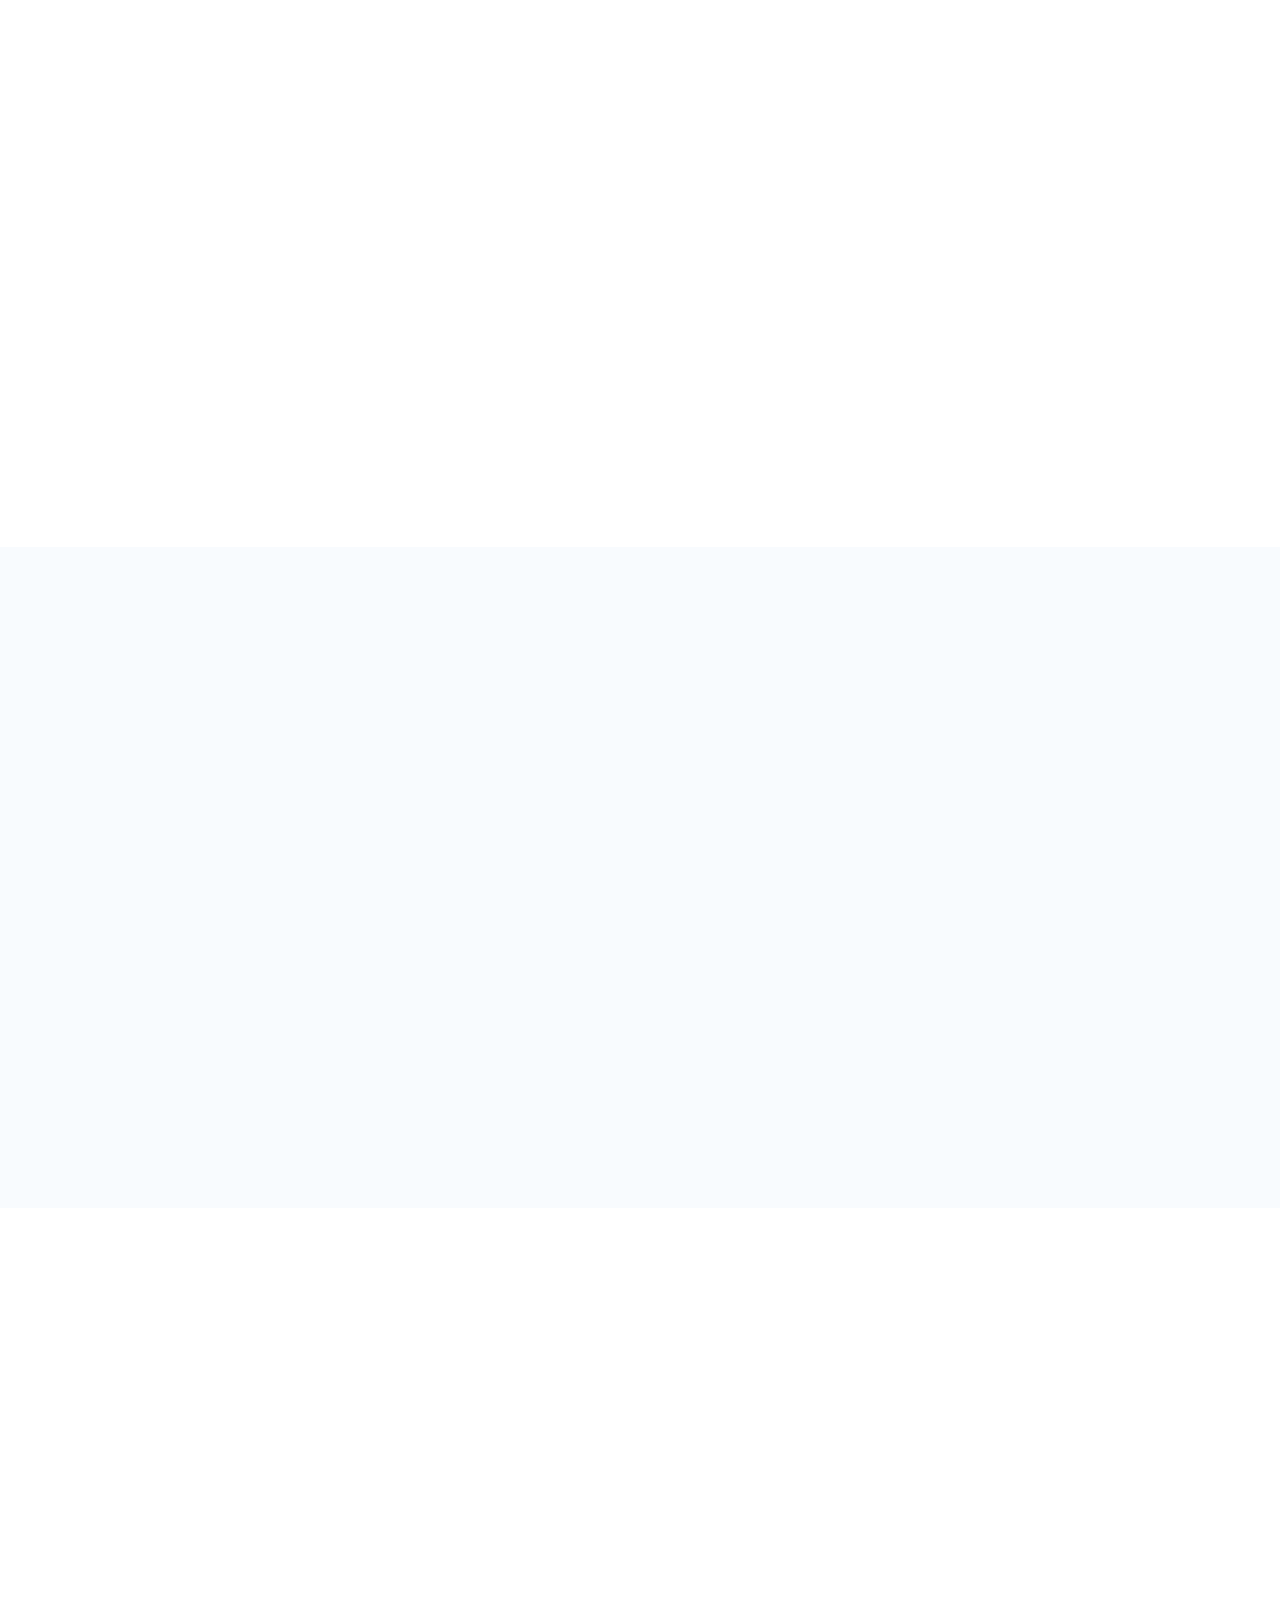
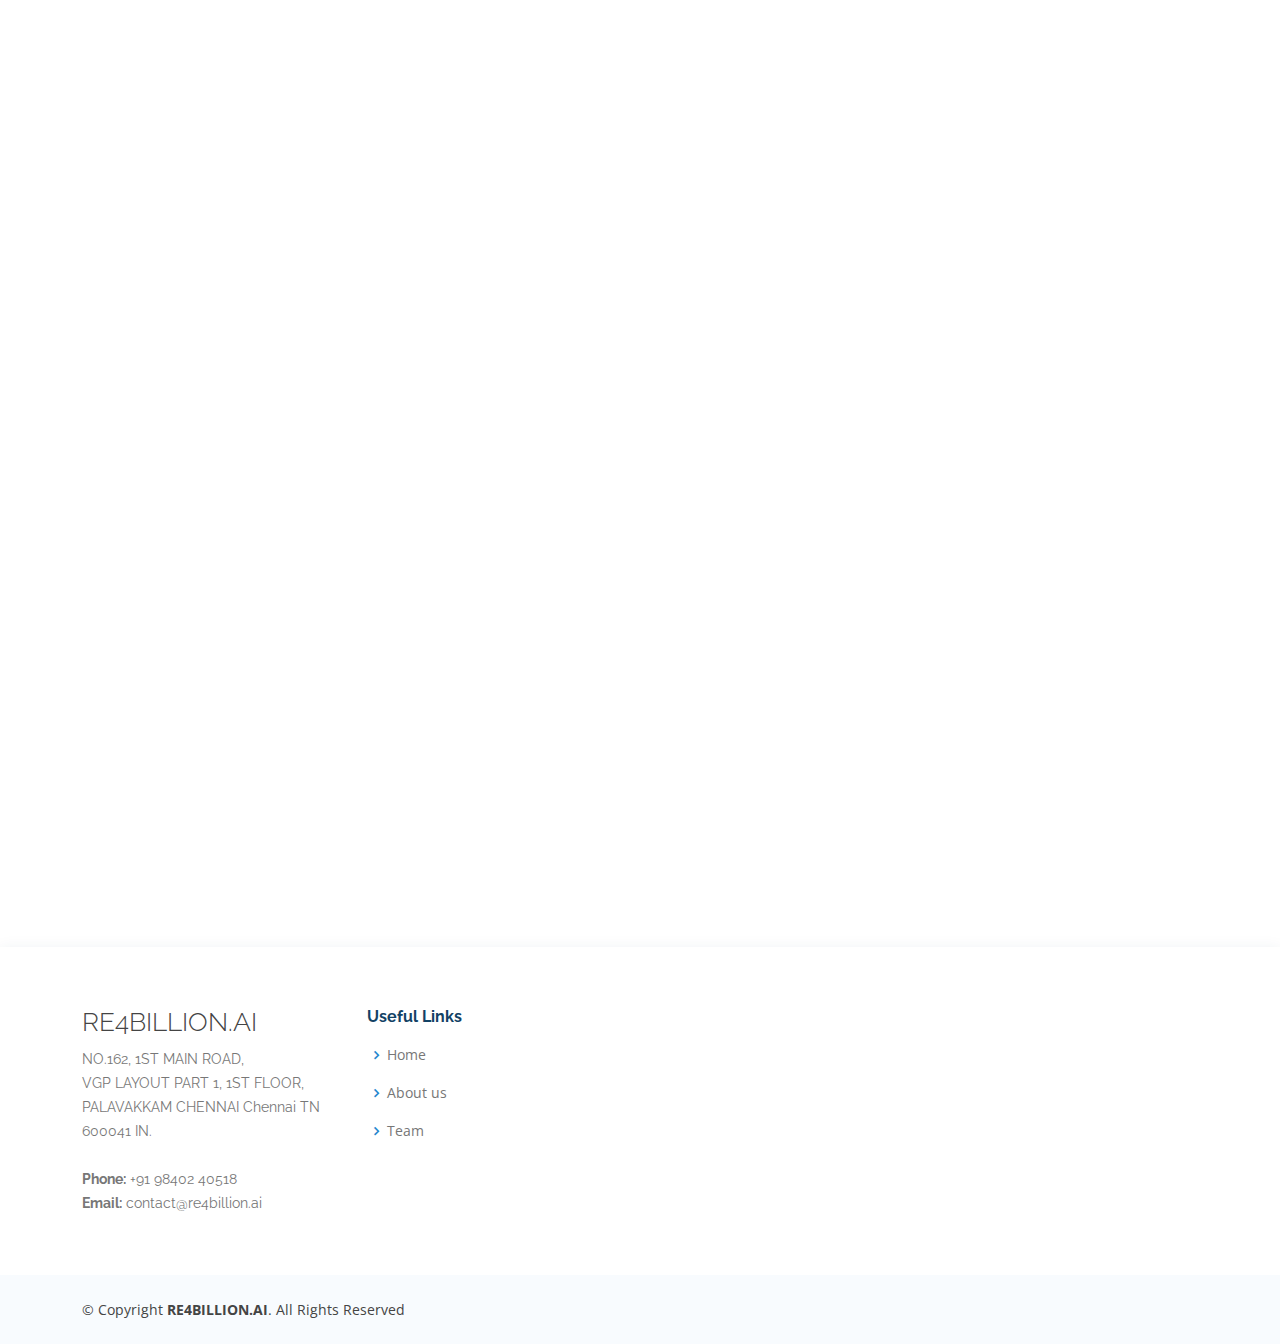
==== commit 1cd8a3d1: "add" ====
--- a/index.html
+++ b/index.html
@@ -30,6 +30,38 @@
   <!-- Template Main CSS File -->
   <link href="assets/css/style.css" rel="stylesheet">
 
+  <!--css for contact-->
+
+  <style>
+    form input, form textarea{
+    width: 100%;
+    border: 0;
+    outline: none;
+    background: #f8fbfe;
+    padding: 15px;
+    margin: 15px 0;
+    color: black;
+    font-size: 18px;
+    border-radius: 6px;
+}
+form .btn2{
+    padding: 10px 30px;
+    font-size: 15px;
+    margin-top: 15px;
+    cursor: pointer;
+    background:#2487ce;
+    border-radius: 6px;
+    color: white;
+}
+#msg{
+  color:#61b752;
+  margin-top: 6px;
+  display: block;
+}
+  </style>
+
+  <!--css for contact end-->
+
  
 </head>
 
@@ -50,6 +82,8 @@
           <li><a class="nav-link scrollto" href="#team">Team</a></li>
           <li><a class="nav-link scrollto" href="#contact">Contact</a></li>
           <li><a class="getstarted scrollto" href="#about">Get Started</a></li>
+          <li><a class="getstarted scrollto" href="https://rmsdashboard.re4billion.ai/" target="_blank">Dashboard</a></li>
+
         </ul>
         <i class="bi bi-list mobile-nav-toggle"></i>
       </nav><!-- .navbar -->
@@ -213,9 +247,18 @@
         <div class="section-title">
           <h2>Contact</h2>
           <!-- <p>Magnam dolores commodi suscipit. Necessitatibus eius consequatur ex aliquid fuga eum quidem. Sit sint consectetur velit. Quisquam quos quisquam cupiditate. Et nemo qui impedit suscipit alias ea. Quia fugiat sit in iste officiis commodi quidem hic quas.</p> -->
-        </div>
-
-        <div>
+          <div class="contact-right">
+            <form name="submit-to-google-sheet">
+                <input type="text" name="Name" placeholder="Your Name" required>
+                <input type="email" name="Email" placeholder="Your Email" required>
+                <textarea name="Message" rows="6" placeholder="Your Message"></textarea>
+                <button type="submit" class="btn btn2">Submit</button>
+            </form>
+            <span id="msg"></span>
+        </div>
+        </div>
+
+        <div style="margin-top: 20px;">
           <iframe style="border:0; width: 100%; height: 270px;" src="https://www.google.com/maps/embed?pb=!1m18!1m12!1m3!1d3888.149547632068!2d80.25556011463553!3d12.962280818590354!2m3!1f0!2f0!3f0!3m2!1i1024!2i768!4f13.1!3m3!1m2!1s0x3a525d09c97aa917%3A0xac713466b2f68201!2sRE4BILLION.AI!5e0!3m2!1sen!2sin!4v1657008852240!5m2!1sen!2sin" frameborder="0" allowfullscreen></iframe>
         </div>
        
@@ -274,9 +317,9 @@
           <div class="col-lg-2 col-md-6 footer-links">
             <h4>Useful Links</h4>
             <ul>
-              <li><i class="bx bx-chevron-right"></i> <a href="#">Home</a></li>
-              <li><i class="bx bx-chevron-right"></i> <a href="#">About us</a></li>
-              <li><i class="bx bx-chevron-right"></i> <a href="#">Team</a></li>
+              <li><i class="bx bx-chevron-right"></i> <a href="#hero">Home</a></li>
+              <li><i class="bx bx-chevron-right"></i> <a href="#about">About us</a></li>
+              <li><i class="bx bx-chevron-right"></i> <a href="#team">Team</a></li>
               
             </ul>
           </div>
@@ -314,6 +357,29 @@
   <!-- Template Main JS File -->
   <script src="assets/js/main.js"></script>
 
+  <!--script for contact-->
+
+  <script>
+    const scriptURL = 'https://script.google.com/macros/s/AKfycbzrGSJTdEjfrny0svkdVoL29g4__LXISoItq3f8Wh_q7i38dxfwDgUSKLELtD137LB3/exec'
+    const form = document.forms['submit-to-google-sheet']
+    const msg = document.getElementById("msg")
+  
+    form.addEventListener('submit', e => {
+      e.preventDefault()
+      fetch(scriptURL, { method: 'POST', body: new FormData(form)})
+        .then(response => {
+          msg.innerHTML="Message sent successfully"
+          setTimeout(function(){
+            msg.innerHTML=""
+          },4000)
+          form.reset()
+        })
+        .catch(error => console.error('Error!', error.message))
+    })
+  </script>
+
+   <!--script for contact end-->
+
 </body>
 
 </html>